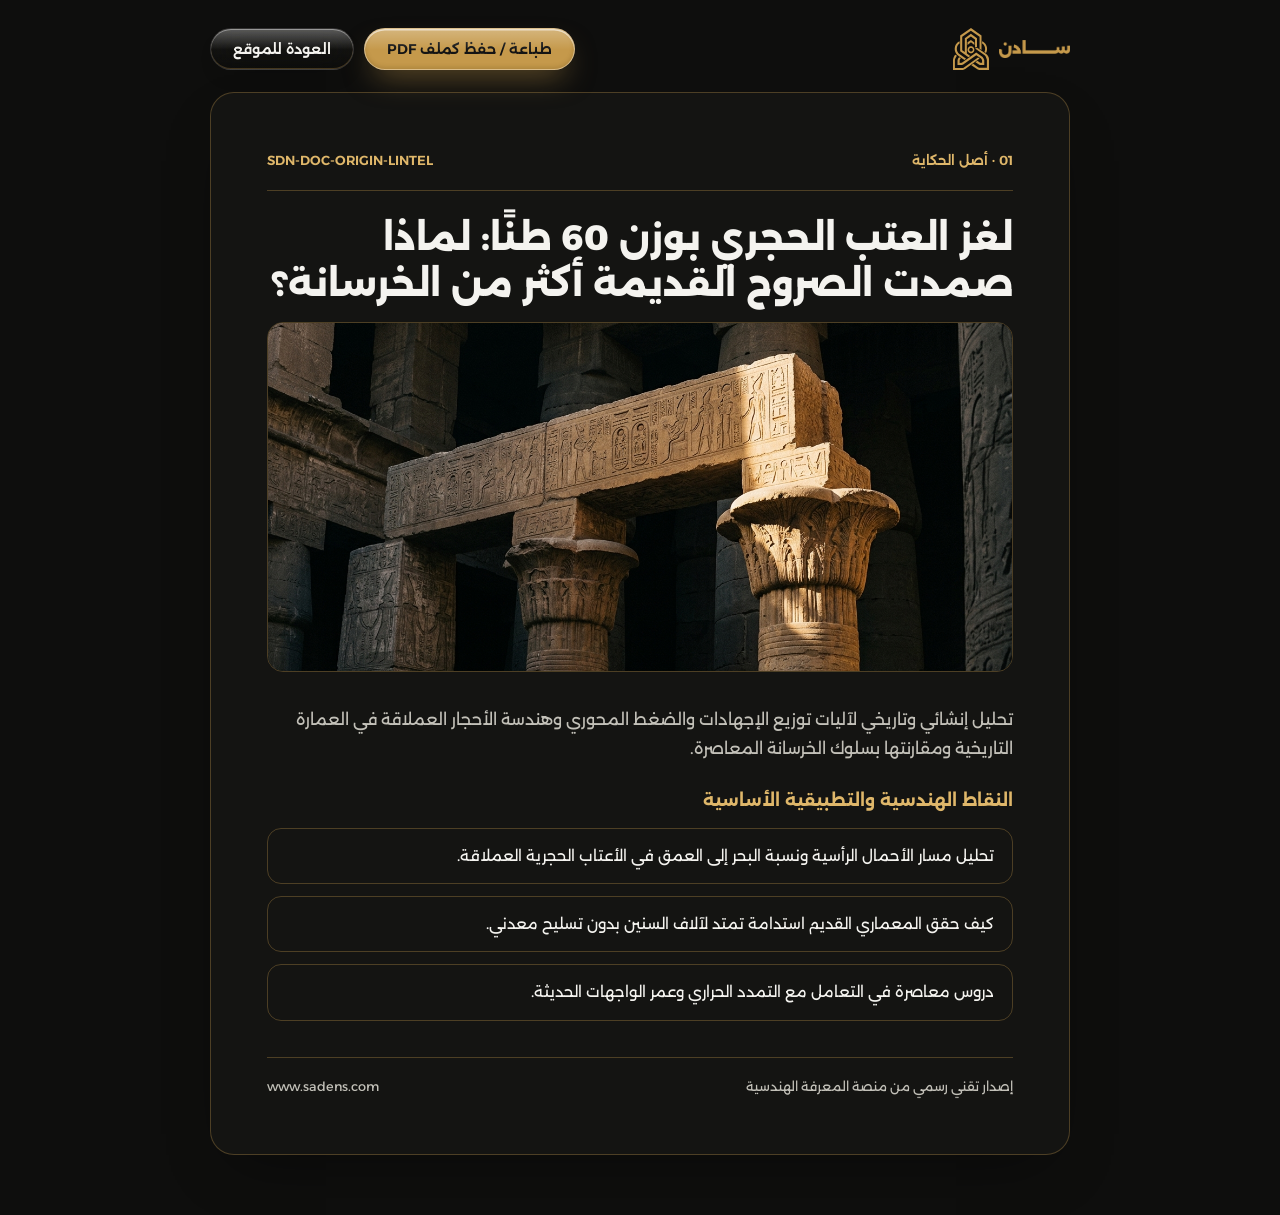
==== viewer.html @ 4beab3aa "Initial commit: SADEN bilingual corporate website" ====
<!DOCTYPE html>
<html lang="ar" dir="rtl" data-theme="dark">
<head>
  <meta charset="UTF-8" />
  <meta name="viewport" content="width=device-width, initial-scale=1.0" />
  <title>SADEN — Technical Brief PDF Viewer</title>
  <link rel="icon" type="image/svg+xml" href="assets/saden-symbol.svg" />
  <link rel="preconnect" href="https://fonts.googleapis.com" />
  <link rel="preconnect" href="https://fonts.gstatic.com" crossorigin />
  <link href="https://fonts.googleapis.com/css2?family=Alexandria:wght@300;400;500;600;700;800&display=swap" rel="stylesheet" />
  <style>
    :root {
      --gold: #C5994B;
      --brass: #C4B594;
      --white: #F4F3EF;
      --black: #141414;
      --font: 'Alexandria', sans-serif;
    }
    [data-theme="dark"] {
      --bg: #0E0E0D;
      --sheet-bg: rgba(22, 22, 20, 0.88);
      --text: #F4F3EF;
      --muted: #C2C0B8;
      --accent: #DFB76A;
      --border: rgba(197, 153, 75, 0.32);
      --lg-btn-bg: linear-gradient(180deg, rgba(255, 255, 255, 0.06) 0%, rgba(244, 243, 239, 0.02) 52%, rgba(10, 10, 9, 0.22) 100%);
      --lg-btn-hover-bg: linear-gradient(180deg, rgba(255, 255, 255, 0.10) 0%, rgba(244, 243, 239, 0.04) 50%, rgba(197, 153, 75, 0.12) 100%);
      --lg-btn-border: rgba(244, 243, 239, 0.16);
      --lg-btn-spec-top: rgba(255, 255, 255, 0.38);
      --lg-btn-spec-bot: rgba(197, 153, 75, 0.30);
    }
    [data-theme="light"] {
      --bg: #F4F3EF;
      --sheet-bg: #FFFFFF;
      --text: #141414;
      --muted: #4A4A45;
      --accent: #8A641E;
      --border: rgba(20, 20, 20, 0.14);
      --lg-btn-bg: linear-gradient(180deg, rgba(255, 255, 255, 0.56) 0%, rgba(244, 243, 239, 0.32) 55%, rgba(232, 227, 214, 0.36) 100%);
      --lg-btn-hover-bg: linear-gradient(180deg, rgba(255, 255, 255, 0.78) 0%, rgba(244, 243, 239, 0.52) 50%, rgba(197, 153, 75, 0.16) 100%);
      --lg-btn-border: rgba(20, 20, 20, 0.12);
      --lg-btn-spec-top: rgba(255, 255, 255, 0.96);
      --lg-btn-spec-bot: rgba(197, 153, 75, 0.34);
    }
    * { box-sizing: border-box; margin: 0; padding: 0; }
    body {
      font-family: var(--font);
      background: var(--bg);
      color: var(--text);
      min-height: 100vh;
      padding: 28px 18px 60px;
      line-height: 1.75;
    }
    .topbar {
      max-width: 860px;
      margin: 0 auto 22px;
      display: flex;
      flex-wrap: wrap;
      align-items: center;
      justify-content: space-between;
      gap: 14px;
    }
    .brand {
      display: inline-flex;
      align-items: center;
      gap: 10px;
      direction: ltr;
    }
    .brand img.sym { height: 42px; width: auto; }
    .brand img.wm-ar { height: 18px; width: auto; }
    .brand img.wm-en { height: 12px; width: auto; }
    .actions {
      display: flex;
      gap: 10px;
      flex-wrap: wrap;
    }
    .btn {
      position: relative;
      font-family: inherit;
      font-size: 0.88rem;
      font-weight: 600;
      padding: 11px 22px;
      border-radius: 999px;
      cursor: pointer;
      text-decoration: none;
      display: inline-flex;
      align-items: center;
      justify-content: center;
      gap: 8px;
      overflow: hidden;
      white-space: nowrap;
      transition:
        transform 220ms cubic-bezier(0.34, 1.56, 0.64, 1),
        box-shadow 420ms cubic-bezier(0.22, 1, 0.36, 1),
        background 220ms ease,
        border-color 220ms ease;
    }
    .btn::before {
      content: "";
      position: absolute;
      inset: 0;
      background: linear-gradient(180deg, rgba(255, 255, 255, 0.28) 0%, rgba(255, 255, 255, 0) 52%);
      pointer-events: none;
    }
    .btn--gold {
      background: var(--gold);
      color: #141414;
      border: 1px solid rgba(255, 255, 255, 0.35);
      box-shadow:
        0 14px 30px -10px rgba(197, 153, 75, 0.55),
        inset 0 1.5px 0 rgba(255, 255, 255, 0.58),
        inset 0 -2px 4px rgba(102, 72, 22, 0.24);
    }
    .btn--gold:hover {
      transform: translateY(-2px);
      background: #d0a456;
      box-shadow:
        0 18px 38px -10px rgba(197, 153, 75, 0.72),
        0 0 22px rgba(197, 153, 75, 0.32),
        inset 0 1.5px 0 rgba(255, 255, 255, 0.72);
    }
    .btn--ghost {
      background: var(--lg-btn-bg);
      backdrop-filter: blur(18px) saturate(180%);
      -webkit-backdrop-filter: blur(18px) saturate(180%);
      color: var(--text);
      border: 1px solid var(--lg-btn-border);
      box-shadow:
        0 10px 24px -12px rgba(0, 0, 0, 0.24),
        inset 0 1px 0 var(--lg-btn-spec-top),
        inset 0 -1px 0 var(--lg-btn-spec-bot);
    }
    .btn--ghost:hover {
      transform: translateY(-2px);
      background: var(--lg-btn-hover-bg);
      border-color: rgba(197, 153, 75, 0.58);
      box-shadow:
        0 0 0 1px rgba(197, 153, 75, 0.35),
        0 0 22px rgba(197, 153, 75, 0.24),
        0 14px 28px -12px rgba(0, 0, 0, 0.28),
        inset 0 1px 0 var(--lg-btn-spec-top);
    }
    .pdf-sheet {
      max-width: 860px;
      margin: 0 auto;
      background: var(--sheet-bg);
      border: 1px solid var(--border);
      border-radius: 24px;
      padding: clamp(26px, 5vw, 56px);
      box-shadow: 0 24px 60px -24px rgba(0,0,0,0.45);
    }
    .doc-meta {
      display: flex;
      flex-wrap: wrap;
      align-items: center;
      justify-content: space-between;
      gap: 12px;
      padding-bottom: 18px;
      margin-bottom: 24px;
      border-bottom: 1px solid var(--border);
      font-size: 0.82rem;
      color: var(--accent);
      font-weight: 600;
    }
    .doc-title {
      font-size: clamp(1.5rem, 3.2vw, 2.2rem);
      font-weight: 800;
      line-height: 1.3;
      margin-bottom: 16px;
    }
    .doc-hero {
      width: 100%;
      aspect-ratio: 16 / 7.5;
      object-fit: cover;
      border-radius: 16px;
      margin-bottom: 24px;
      border: 1px solid var(--border);
    }
    .doc-lead {
      font-size: 1.02rem;
      color: var(--muted);
      margin-bottom: 24px;
    }
    .doc-section-title {
      font-size: 1.05rem;
      font-weight: 700;
      color: var(--accent);
      margin: 24px 0 12px;
    }
    .doc-list {
      list-style: none;
      display: flex;
      flex-direction: column;
      gap: 12px;
    }
    .doc-list li {
      padding: 14px 18px;
      border-radius: 14px;
      border: 1px solid var(--border);
      font-size: 0.94rem;
    }
    .doc-footer {
      margin-top: 36px;
      padding-top: 18px;
      border-top: 1px solid var(--border);
      display: flex;
      justify-content: space-between;
      flex-wrap: wrap;
      gap: 10px;
      font-size: 0.8rem;
      color: var(--muted);
    }
    @media print {
      body { background: #FFFFFF !important; color: #141414 !important; padding: 0; }
      .topbar { display: none !important; }
      .pdf-sheet { box-shadow: none; border: none; background: #FFFFFF !important; padding: 16px; }
    }
  </style>
</head>
<body>
  <div class="topbar">
    <div class="brand">
      <img class="sym" src="assets/saden-symbol.svg" alt="SADEN" />
      <img id="viewer-wm" class="wm-ar" src="assets/saden-wordmark-ar.png" alt="SADEN" />
    </div>
    <div class="actions">
      <button id="print-btn" type="button" class="btn btn--gold"></button>
      <button id="back-btn" type="button" class="btn btn--ghost"></button>
    </div>
  </div>

  <article class="pdf-sheet">
    <div class="doc-meta">
      <span id="doc-series"></span>
      <span id="doc-code" dir="ltr"></span>
    </div>
    <h1 id="doc-title" class="doc-title"></h1>
    <img id="doc-hero" class="doc-hero" src="" alt="" />
    <p id="doc-desc" class="doc-lead"></p>

    <h2 id="doc-points-heading" class="doc-section-title"></h2>
    <ul id="doc-points" class="doc-list"></ul>

    <div class="doc-footer">
      <span id="doc-brand-note"></span>
      <span dir="ltr">www.sadens.com</span>
    </div>
  </article>

  <script src="js/translations.js"></script>
  <script>
    (function () {
      const params = new URLSearchParams(window.location.search);
      const lang = params.get("lang") === "en" ? "en" : "ar";
      const theme = params.get("theme") === "light" ? "light" : "dark";
      const seriesId = params.get("series");
      const topicId = params.get("topic");

      document.documentElement.lang = lang;
      document.documentElement.dir = lang === "ar" ? "rtl" : "ltr";
      document.documentElement.setAttribute("data-theme", theme);

      const wm = document.getElementById("viewer-wm");
      if (lang === "en") {
        wm.src = "assets/saden-wordmark.svg";
        wm.className = "wm-en";
      }

      const t = window.SADEN_I18N[lang];
      const series = t.media.pillars.find((p) => p.id === seriesId) || t.media.pillars[0];
      const topic = (series.topics || []).find((x) => x.id === topicId) || (series.topics || [])[0];

      document.title = `${topic ? topic.title : series.pillar} — SADEN PDF`;
      document.getElementById("print-btn").textContent = lang === "ar" ? "طباعة / حفظ كملف PDF" : "Print / Save as PDF";
      const backBtn = document.getElementById("back-btn");
      backBtn.textContent = lang === "ar" ? "العودة للموقع" : "Back to Website";
      document.getElementById("print-btn").addEventListener("click", () => window.print());
      backBtn.addEventListener("click", () => {
        try {
          if (window.opener && !window.opener.closed) {
            window.opener.focus();
          }
        } catch (e) {}
        window.close();
        // Fallback only if browser prevented closing a manually opened tab
        setTimeout(() => {
          if (!window.closed) {
            window.location.href = "index.html#media";
          }
        }, 160);
      });

      document.getElementById("doc-series").textContent = `${series.num} · ${series.pillar}`;
      document.getElementById("doc-code").textContent = `SDN-DOC-${(topic ? topic.id : series.id).toUpperCase()}`;
      document.getElementById("doc-title").textContent = topic ? topic.title : series.pillar;
      document.getElementById("doc-hero").src = series.image;
      document.getElementById("doc-hero").alt = topic ? topic.title : series.pillar;
      document.getElementById("doc-desc").textContent = topic ? topic.details : series.summary;
      document.getElementById("doc-points-heading").textContent = lang === "ar" ? "النقاط الهندسية والتطبيقية الأساسية" : "Key Engineering & Technical Takeaways";
      document.getElementById("doc-points").innerHTML = (topic && topic.points ? topic.points : []).map((p) => `<li>${p}</li>`).join("");
      document.getElementById("doc-brand-note").textContent = lang === "ar"
        ? "إصدار تقني رسمي من منصة المعرفة الهندسية"
        : "Official Technical Brief — Engineering Knowledge Hub";
    })();
  </script>
</body>
</html>
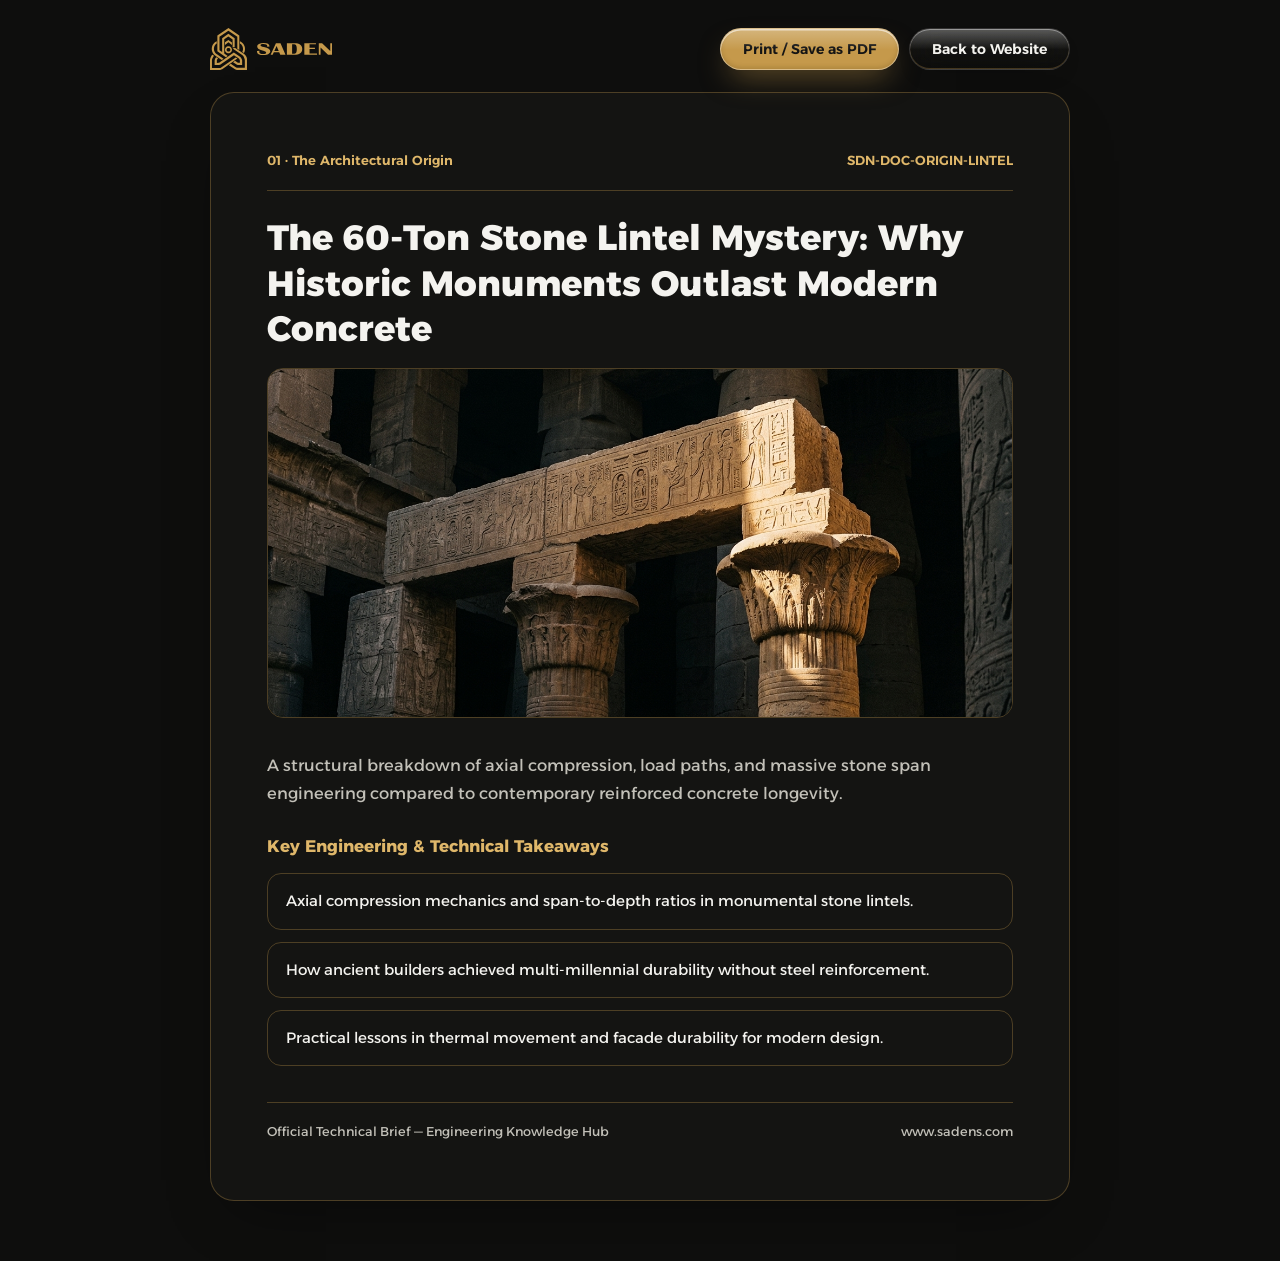
==== commit b82d79a5: "Always open site in English and Dark Mode by default" ====
--- a/viewer.html
+++ b/viewer.html
@@ -247,11 +247,11 @@
     </div>
   </article>
 
-  <script src="js/translations.js"></script>
+  <script src="js/translations.js?v=20261123c"></script>
   <script>
     (function () {
       const params = new URLSearchParams(window.location.search);
-      const lang = params.get("lang") === "en" ? "en" : "ar";
+      const lang = params.get("lang") === "ar" ? "ar" : "en";
       const theme = params.get("theme") === "light" ? "light" : "dark";
       const seriesId = params.get("series");
       const topicId = params.get("topic");
